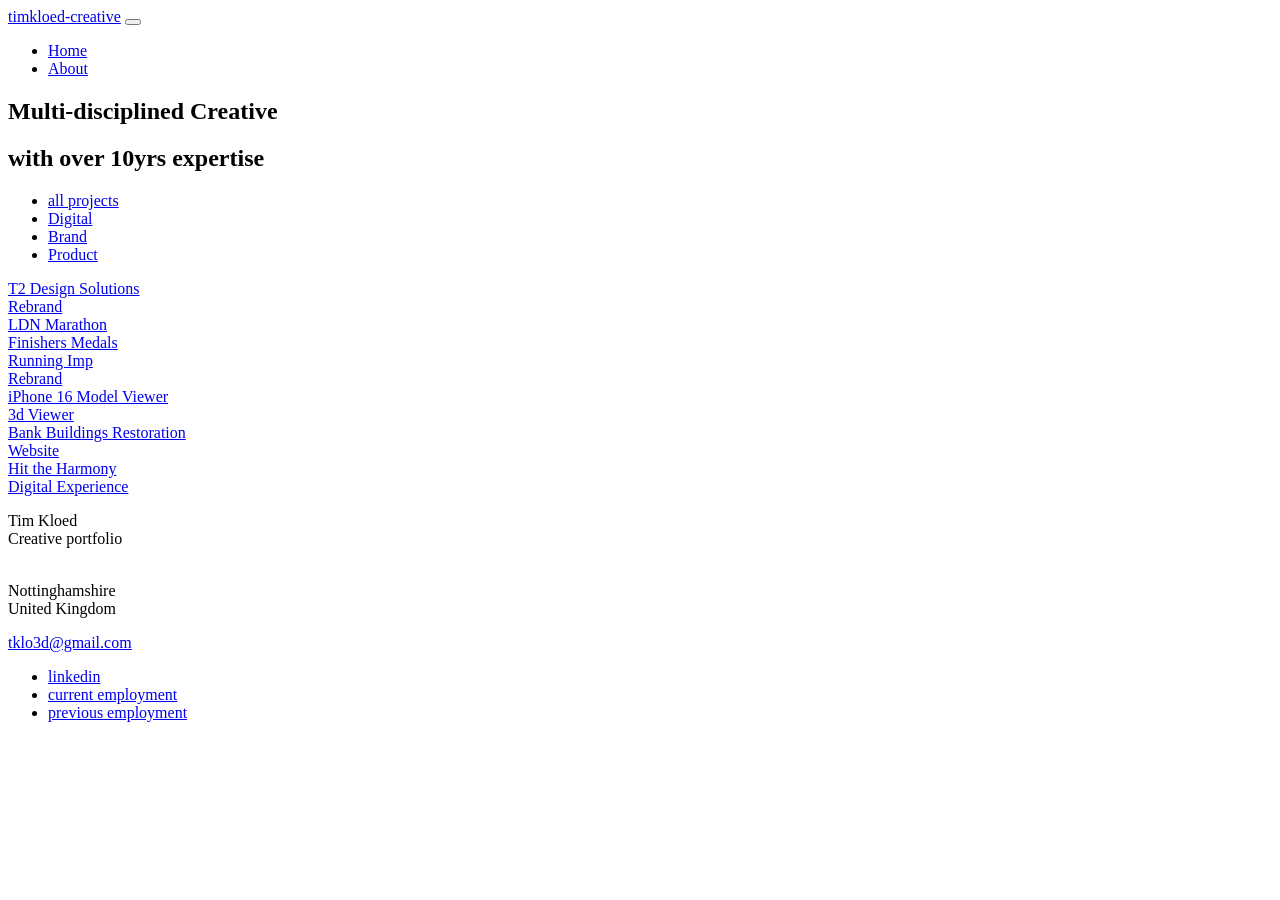
==== index.html @ 7f7e4338 "Add files via upload" ====
<!DOCTYPE html>
<html lang="en">

<head>
    <meta charset="utf-8">
    <meta name="viewport" content="width=device-width, initial-scale=1, shrink-to-fit=no">
    <meta http-equiv="X-UA-Compatible" content="ie=edge">
    <meta name="description" content="Tim Kloed - portfolio" />
    <title>Tim Kloed - portfolio</title>
    <link href="https://fonts.googleapis.com/css?family=Nunito+Sans:300,400,600,700,800,900&display=swap" rel="stylesheet">
    <link rel="stylesheet" href="./assets/css/main.min.css">
    <link rel="stylesheet" href="./assets/css/rtl.css">
    <link rel="icon" type="image/x-icon" href="./assets/favicon.ico">
</head>

<body>
    <div class="nav-main">
        <div class="container">
            <nav class="navbar navbar-expand-lg navbar-light">
                <a class="navbar-brand font-weight-bold" href="/">timkloed-creative</a>
                <button class="navbar-toggler" type="button" data-toggle="collapse" data-target="#navbarNav" aria-controls="navbarNav" aria-expanded="false" aria-label="Toggle navigation">
                    <span class="navbar-toggler-icon"></span>
                </button>
                <div class="collapse navbar-collapse" id="navbarNav">
                    <ul class="navbar-nav">
                        <li class="nav-item">
                            <a class="nav-link" href="/">Home</a>
                        </li>
                        <li class="nav-item">
                            <a class="nav-link" href="about/">About</a>
                        </li>
                    </ul>

                    <ul class="navbar-nav ml-auto">
                    </ul>
                </div>
            </nav>
            <!--end:Nav -->
        </div>
    </div>
    <!--end:Navigation -->
    <main role="main">
        <section class="intro">
            <div class="container">
                <div class="row d-flex  align-items-start">
                    <div class="col-md-11">
                        <h1 class="display-3">Multi-disciplined Creative</h1><h2 class="display-4">with over 10yrs expertise</h2>
                    </div>
                </div>
            </div>
        </section>
        <!--end:Intro -->
        <section class="space-md">
            <!-- portfolio -->
            <div id="portfolio" class="container">
                <div id="portfolio-filters">
                    <ul id="filters" class="p-0">
                        <li><a href="*" class="active">all projects</a></li>
                        <li><a href=".digital">Digital</a></li>
                        <li><a href=".branding">Brand</a></li>
                        <li><a href=".product">Product</a></li>
                    </ul>
                </div>
                <div class="grid" data-cols="3" data-margin="0" data-height="1" data-masonry='{ "columnWidth": 200, "itemSelector": ".entry" }'>
                    <!-- entry -->
                    <div class="entry work-entry branding digital">
                        <a href="projects/t2ds/">
                            <div class="entry-image imageBG" data-img="./assets/img/t2ds-infinity.jpg"></div>
                            <div class="work-entry-hover">
                                <div class="work-entry-content">
                                    <div class="work-entry-title">T2 Design Solutions</div>
                                    <div class="work-entry-cat">Rebrand</div>
                                </div>
                            </div>
                        </a>
                    </div>
                    <!-- end:entry -->
                    <div class="entry work-entry product">
                        <a href="projects/ldn-marathon/">
                            <div class="entry-image imageBG" data-img="./assets/img/ldn-medal.jpeg"></div>
                            <div class="work-entry-hover">
                                <div class="work-entry-content">
                                    <div class="work-entry-title">LDN Marathon</div>
                                    <div class="work-entry-cat">Finishers Medals</div>
                                </div>
                            </div>
                        </a>
                    </div>
                    <!-- end:entry -->
                    <div class="entry work-entry branding digital">
                        <a href="projects/running-imp/">
                            <div class="entry-image imageBG" data-img="./assets/img/imp-logo-2.jpg"></div>
                            <div class="work-entry-hover">
                                <div class="work-entry-content">
                                    <div class="work-entry-title">Running Imp</div>
                                    <div class="work-entry-cat">Rebrand</div>
                                </div>
                            </div>
                        </a>
                    </div>
                    <!-- end:entry -->
                    <div class="entry work-entry product">
                        <a href="projects/iphone/">
                            <div class="entry-image imageBG" data-img="./assets/img/iphone-cover.jpg"></div>
                            <div class="work-entry-hover">
                                <div class="work-entry-content">
                                    <div class="work-entry-title">iPhone 16 Model Viewer</div>
                                    <div class="work-entry-cat">3d Viewer</div>
                                </div>
                            </div>
                        </a>
                    </div>
                    <!-- end:entry -->
                    <div class="entry work-entry digital">
                        <a href="projects/primark/">
                            <div class="entry-image imageBG" data-img="./assets/img/primark-restoration.jpg"></div>
                            <div class="work-entry-hover">
                                <div class="work-entry-content">
                                    <div class="work-entry-title">Bank Buildings Restoration</div>
                                    <div class="work-entry-cat">Website</div>
                                </div>
                            </div>
                        </a>
                    </div>
                    <!-- end:entry -->
                    <div class="entry work-entry digital">
                        <a href="projects/trolls-hth/">
                            <div class="entry-image imageBG" data-img="./assets/img/hit-the-harmony-2.jpg"></div>
                            <div class="work-entry-hover">
                                <div class="work-entry-content">
                                    <div class="work-entry-title">Hit the Harmony</div>
                                    <div class="work-entry-cat">Digital Experience</div>
                                </div>
                            </div>
                        </a>
                    </div>
                    <!-- end:entry -->


                </div>
            </div>
            <!-- /end:portfolio -->
        </section>
    </main>
    <footer class="position-relative">
        <div class="container">
            <div class="row">

                <div class="col-lg-auto mt-4">
                    <p class="mb-4">Tim Kloed<br>Creative portfolio</p>
                </div>
                <div class="col-lg-3 mt-4 ml-auto">
                    <br> Nottinghamshire
                        <br> United Kingdom
                    </p>
                        <a href="mailto:tklo3d@gmail.com"><span style="text-decoration: underline;">tklo3d@gmail.com</span></a>
                </div>
                <div class="col-lg-auto ml-lg-auto mt-4">
                    <ul class="list-unstyled footer-link">
                        <li><a href="https://www.linkedin.com/in/tim-kloed-5656a452/" target="_blank">linkedin</a></li>
                        <li><a href="https://www.t2ds.com/" target="_blank">current employment</a></li>
                        <li><a href="https://runningimp.co.uk/" target="_blank">previous employment</a></li>
                    </ul>
                </div>
            </div>
            <!--/.row-->
        </div>
        <!--/.container-->
    </footer>
    <script src="assets/js/main.min.js"></script>
</body>

</html>
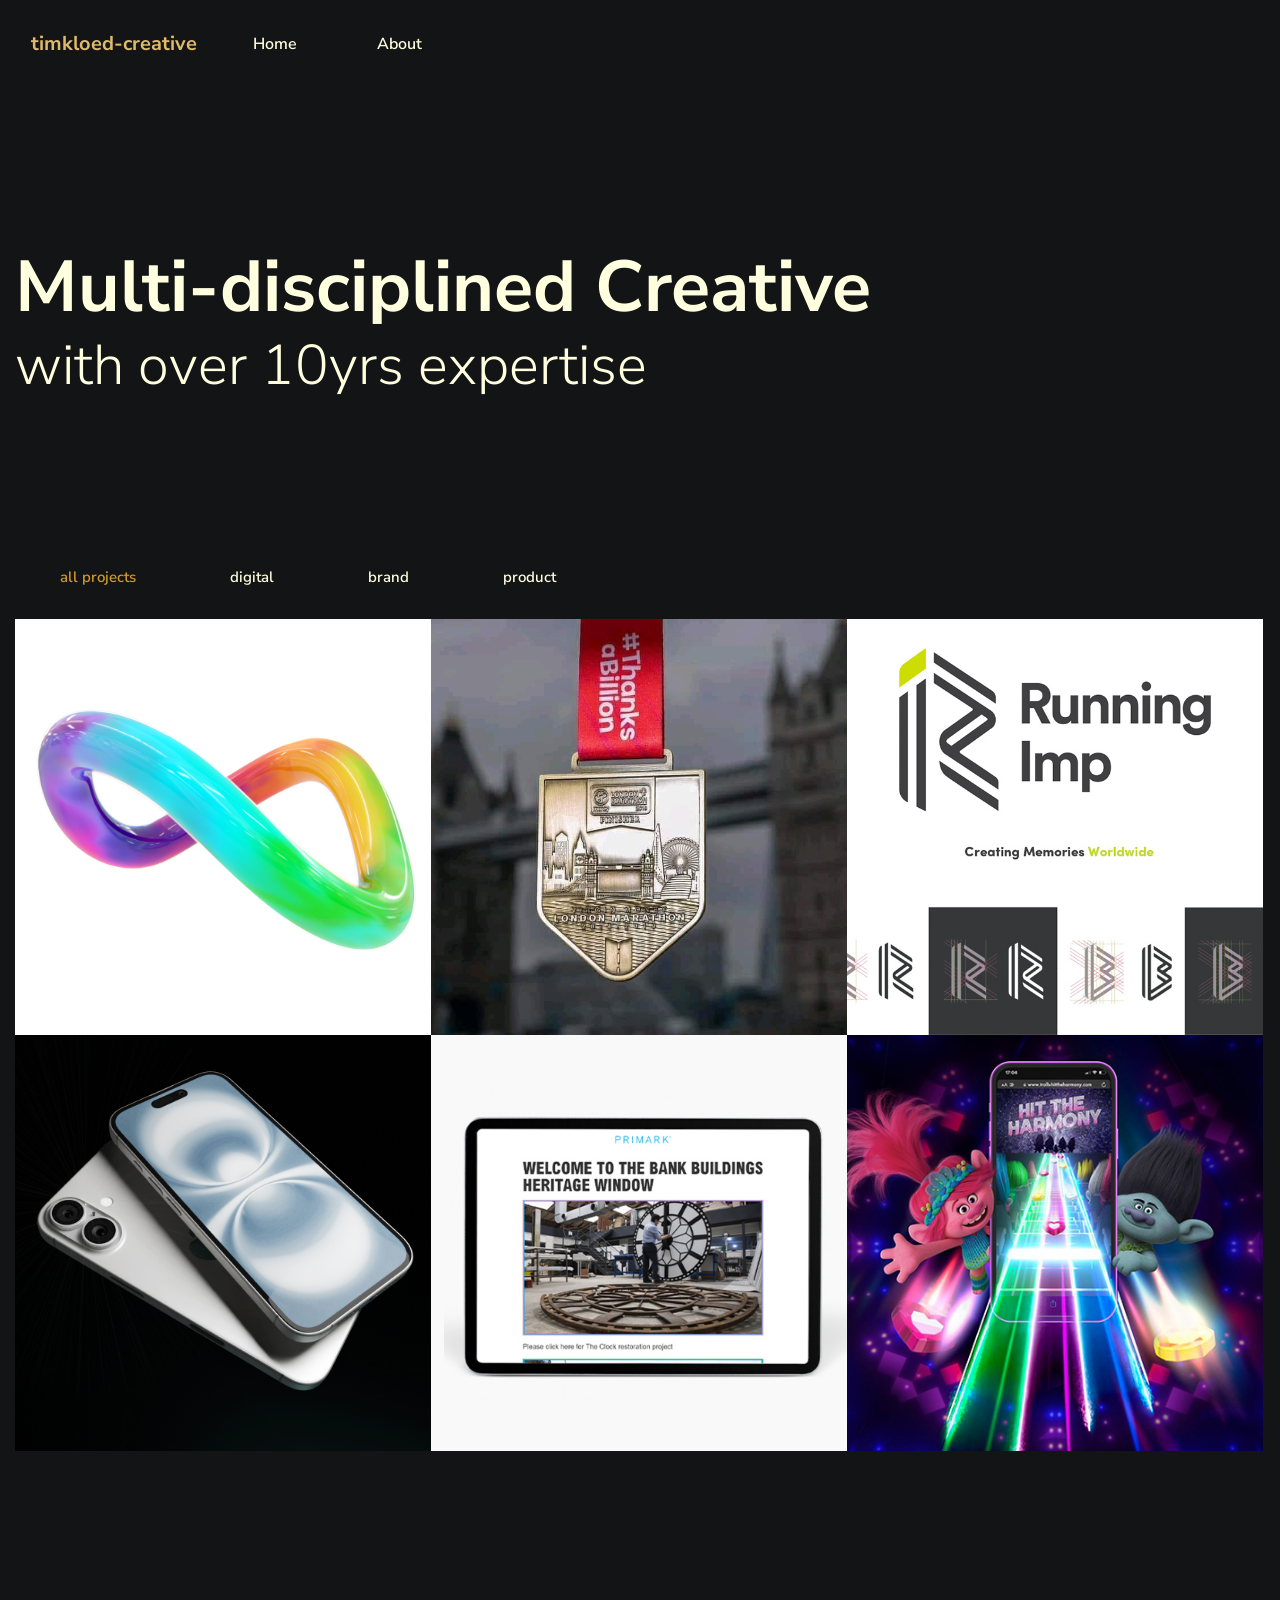
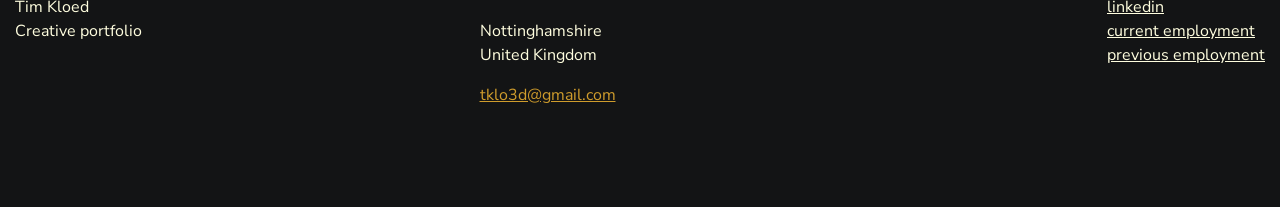
==== commit b722865e: "Add files via upload" ====
--- a/index.html
+++ b/index.html
@@ -111,13 +111,13 @@
                         </a>
                     </div>
                     <!-- end:entry -->
-                    <div class="entry work-entry digital">
+                    <div class="entry work-entry branding digital">
                         <a href="projects/primark/">
                             <div class="entry-image imageBG" data-img="./assets/img/primark-restoration.jpg"></div>
                             <div class="work-entry-hover">
                                 <div class="work-entry-content">
                                     <div class="work-entry-title">Bank Buildings Restoration</div>
-                                    <div class="work-entry-cat">Website</div>
+                                    <div class="work-entry-cat">Window display & website</div>
                                 </div>
                             </div>
                         </a>
@@ -129,7 +129,7 @@
                             <div class="work-entry-hover">
                                 <div class="work-entry-content">
                                     <div class="work-entry-title">Hit the Harmony</div>
-                                    <div class="work-entry-cat">Digital Experience</div>
+                                    <div class="work-entry-cat">Digital experience & game</div>
                                 </div>
                             </div>
                         </a>
--- a/assets/css/rtl.css
+++ b/assets/css/rtl.css
@@ -0,0 +1,10 @@
+/* line 5, src/assets/scss/rtl.scss */
+.jumbotron {
+  direction: ltr;
+  text-align: left;
+  margin: 0 2em 0 1em;
+  padding-right: 1em;
+  margin: 0 !important;
+}
+
+/*# sourceMappingURL=../../../scss */
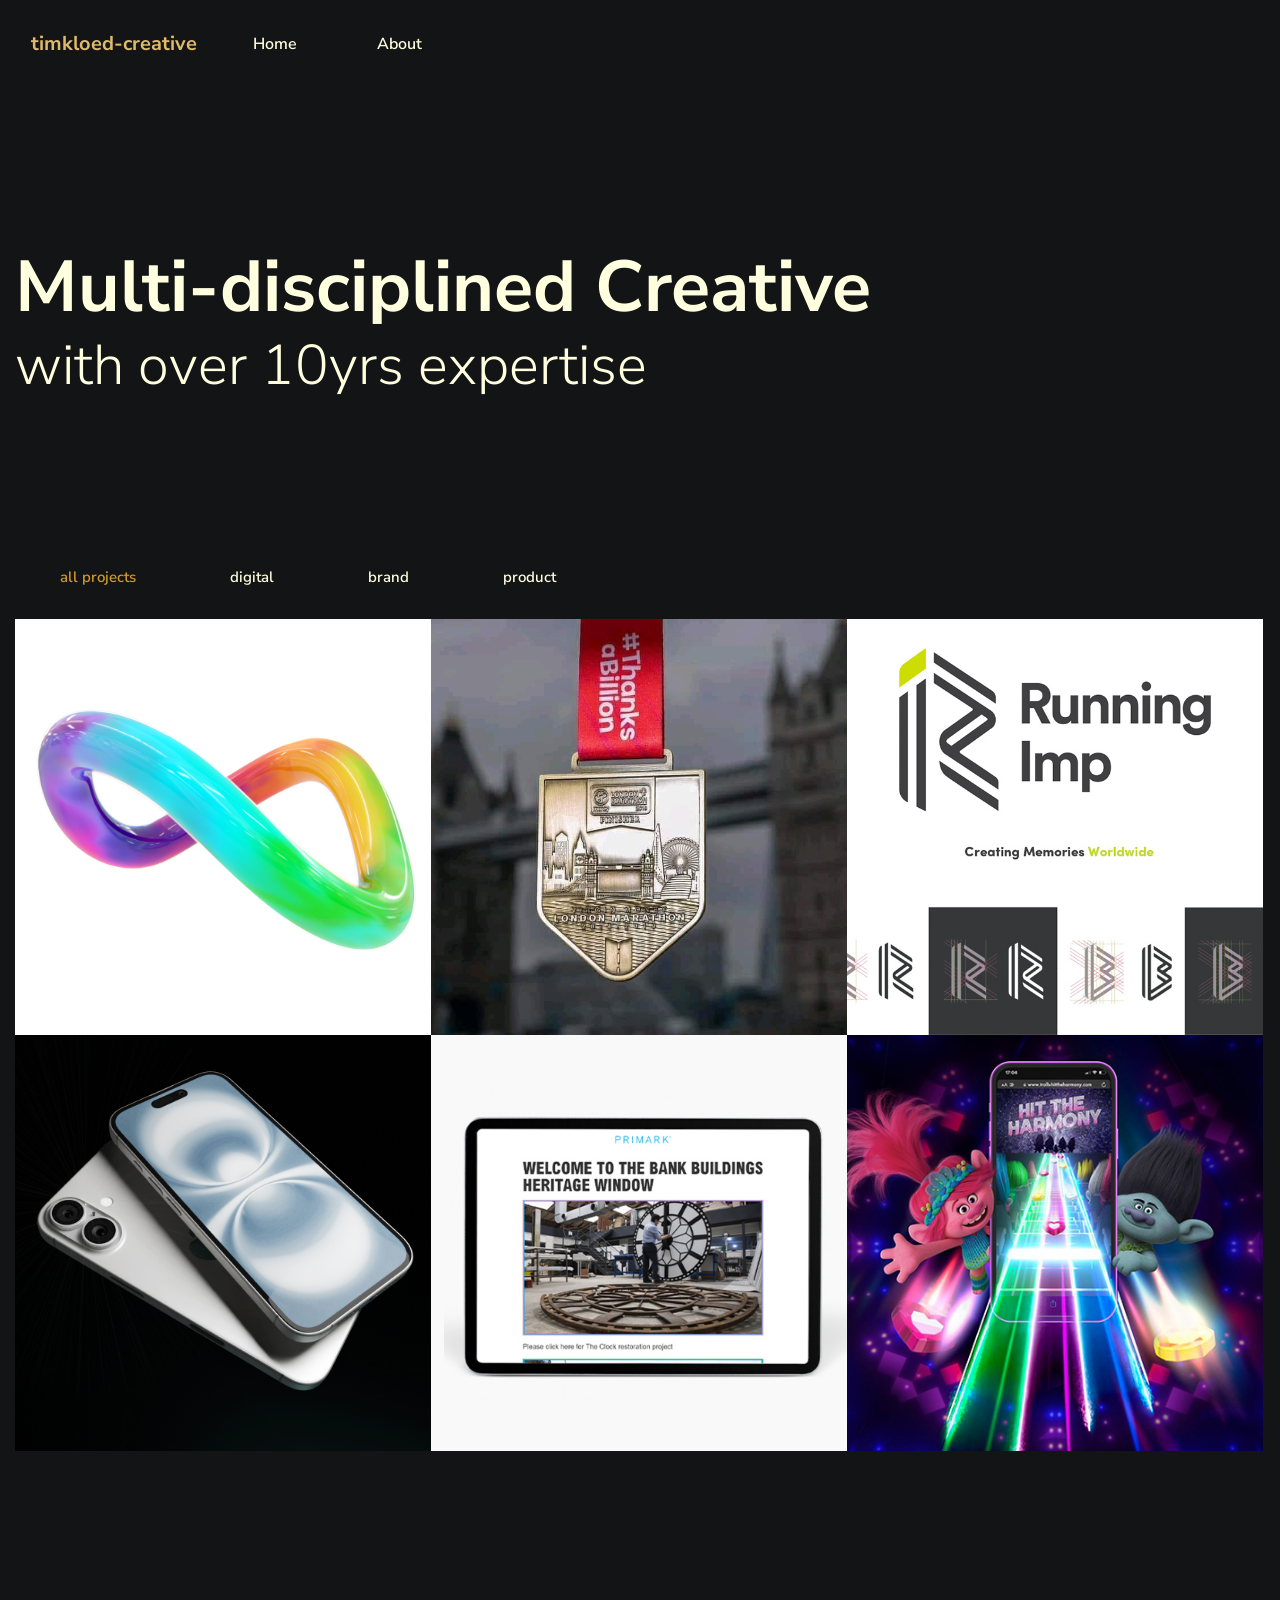
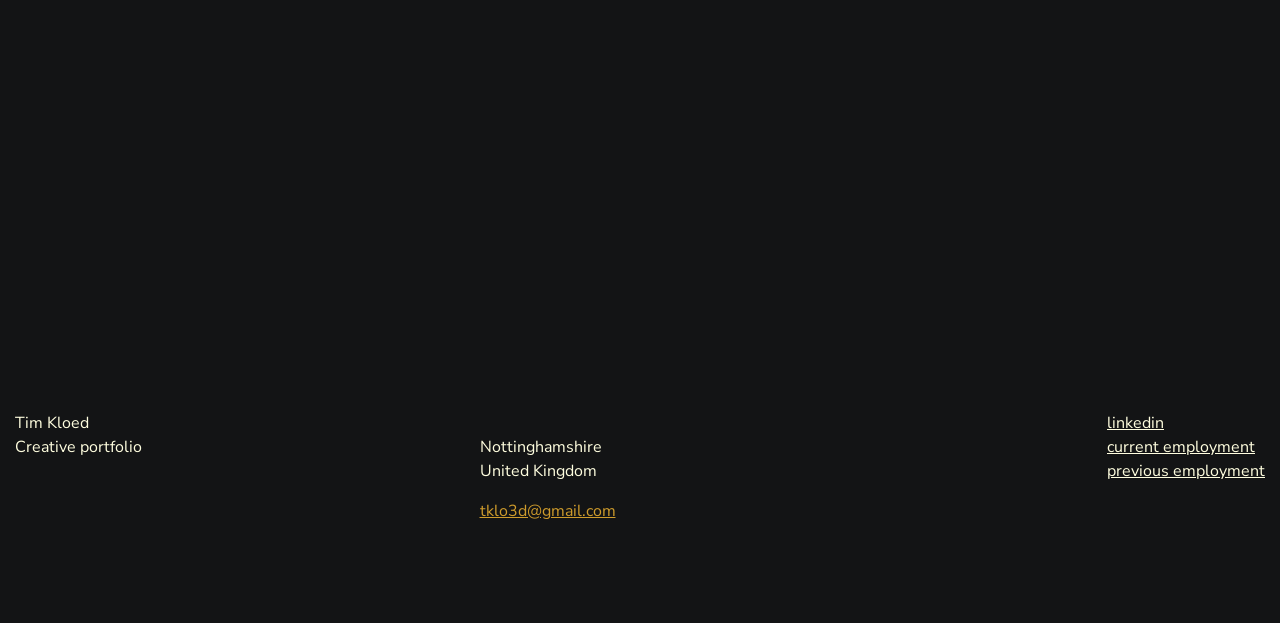
==== commit 5faa76e3: "Add files via upload" ====
--- a/index.html
+++ b/index.html
@@ -129,7 +129,19 @@
                             <div class="work-entry-hover">
                                 <div class="work-entry-content">
                                     <div class="work-entry-title">Hit the Harmony</div>
-                                    <div class="work-entry-cat">Digital experience & game</div>
+                                    <div class="work-entry-cat">Digital experience & mobile game</div>
+                                </div>
+                            </div>
+                        </a>
+                    </div>
+                    <!-- end:entry -->
+                    <div class="entry work-entry digital">
+                        <a href="projects/nine-lives/">
+                            <div class="entry-image imageBG" data-img="./assets/img/nine-lives-cover.jpg"></div>
+                            <div class="work-entry-hover">
+                                <div class="work-entry-content">
+                                    <div class="work-entry-title">Nine Lives</div>
+                                    <div class="work-entry-cat">Digital experience & AR game</div>
                                 </div>
                             </div>
                         </a>
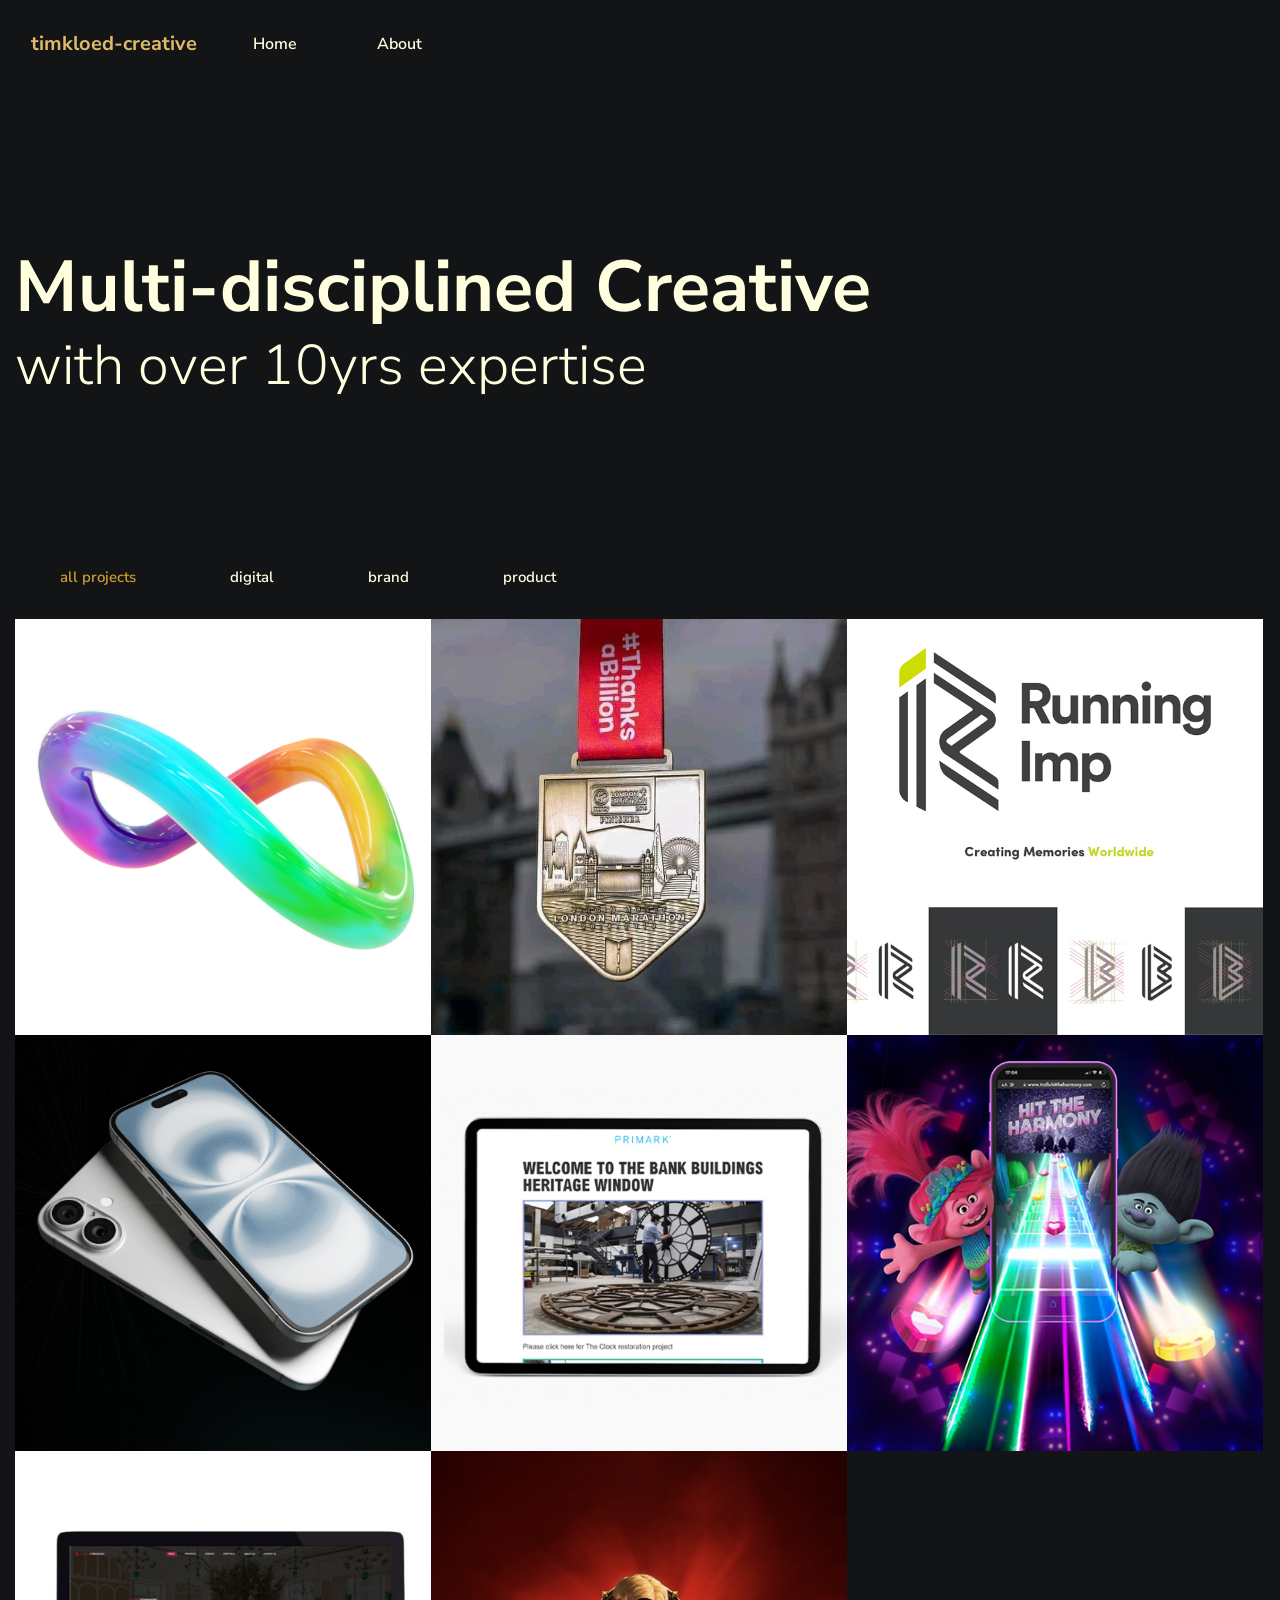
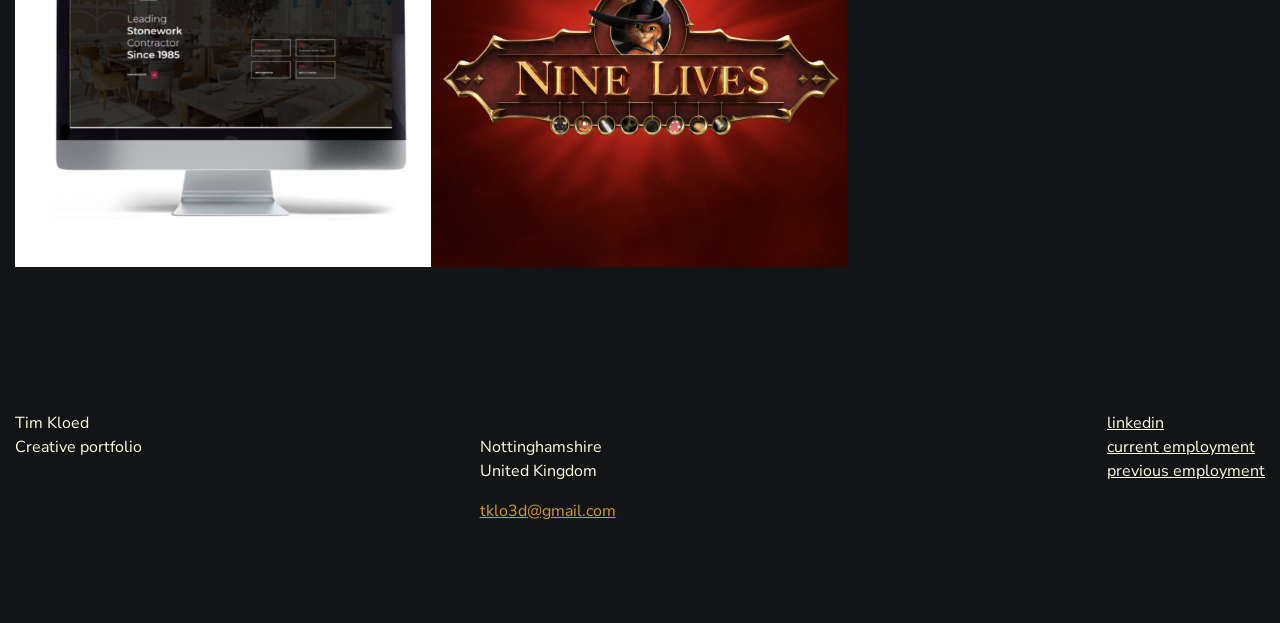
==== commit 4e5e14e3: "Add files via upload" ====
--- a/index.html
+++ b/index.html
@@ -136,6 +136,18 @@
                     </div>
                     <!-- end:entry -->
                     <div class="entry work-entry digital">
+                        <a>
+                            <div class="entry-image imageBG" data-img="./assets/img/stoneworks-cover.jpg"></div>
+                            <div class="work-entry-hover">
+                                <div class="work-entry-content">
+                                    <div class="work-entry-title">Al-Hilal Stoneworks</div>
+                                    <div class="work-entry-cat">Website</div>
+                                </div>
+                            </div>
+                        </a>
+                    </div>
+                    <!-- end:entry -->
+                    <div class="entry work-entry digital">
                         <a href="projects/nine-lives/">
                             <div class="entry-image imageBG" data-img="./assets/img/nine-lives-cover.jpg"></div>
                             <div class="work-entry-hover">
